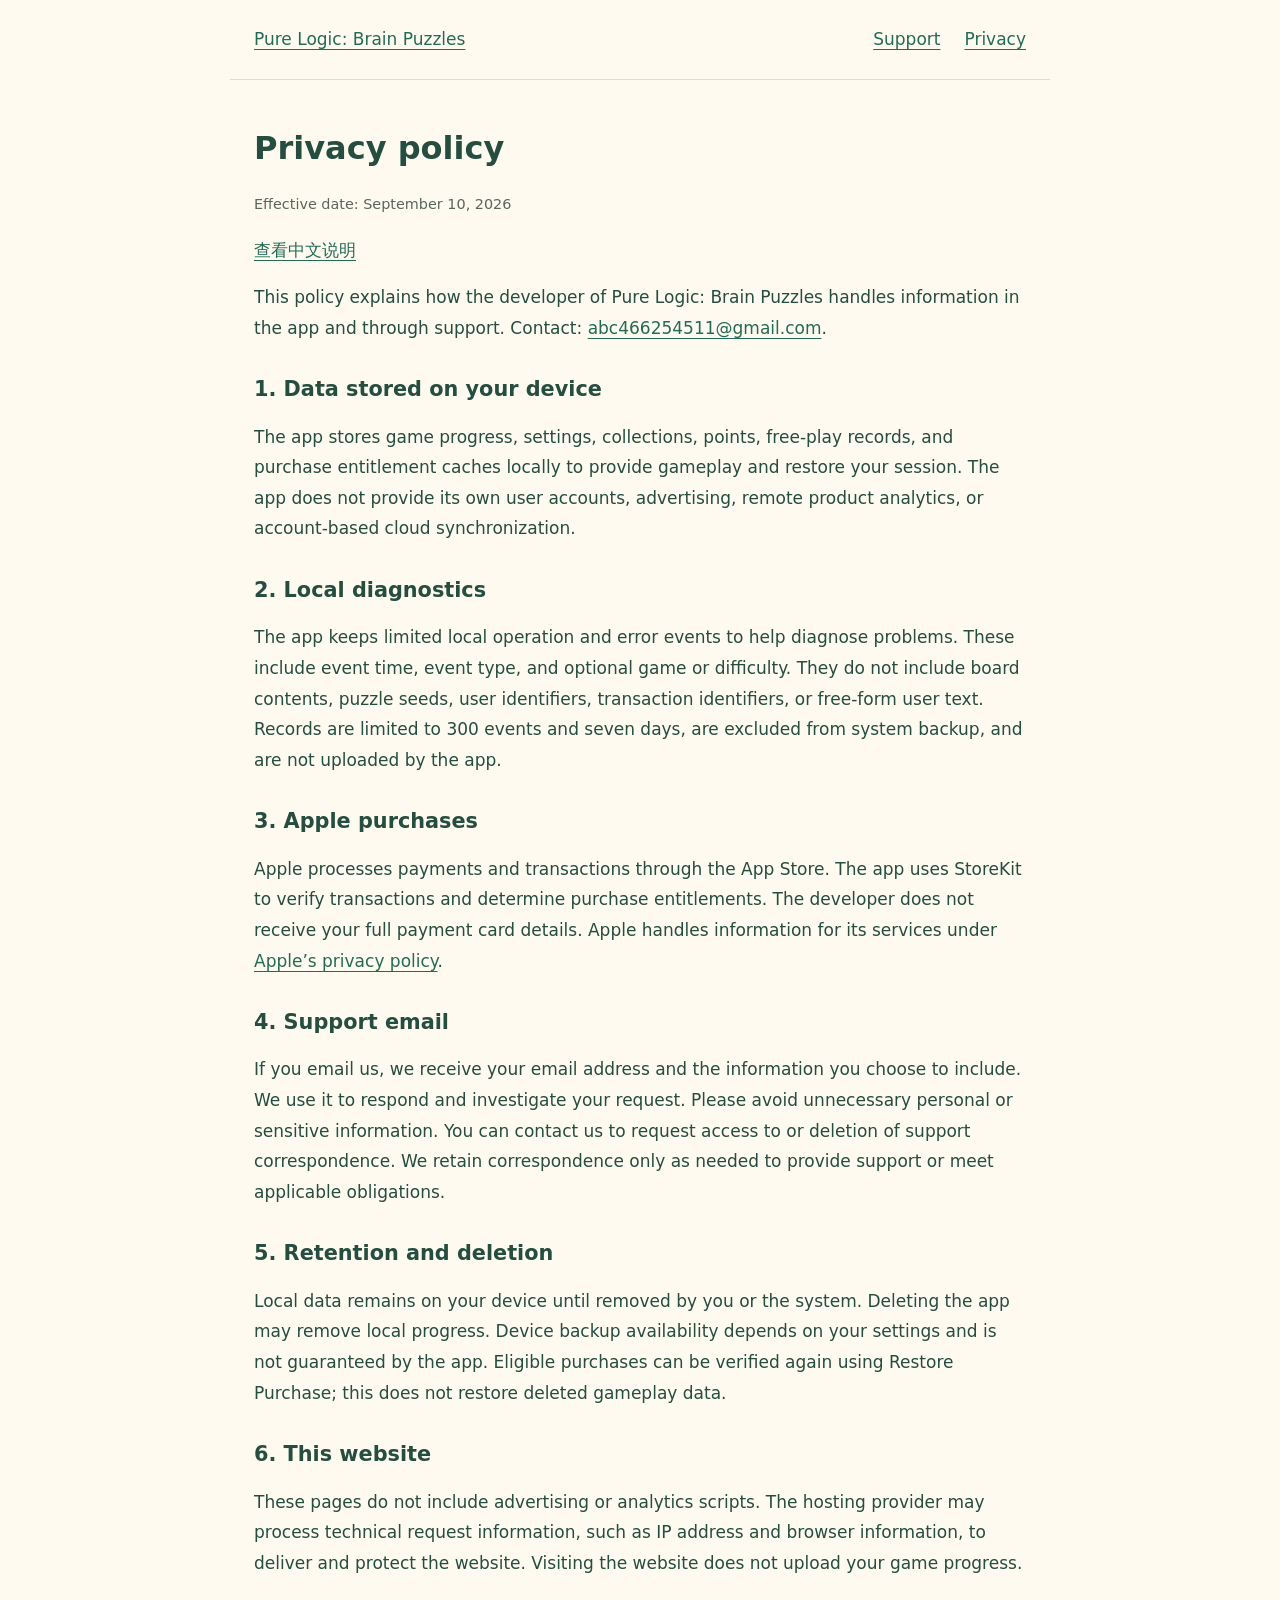
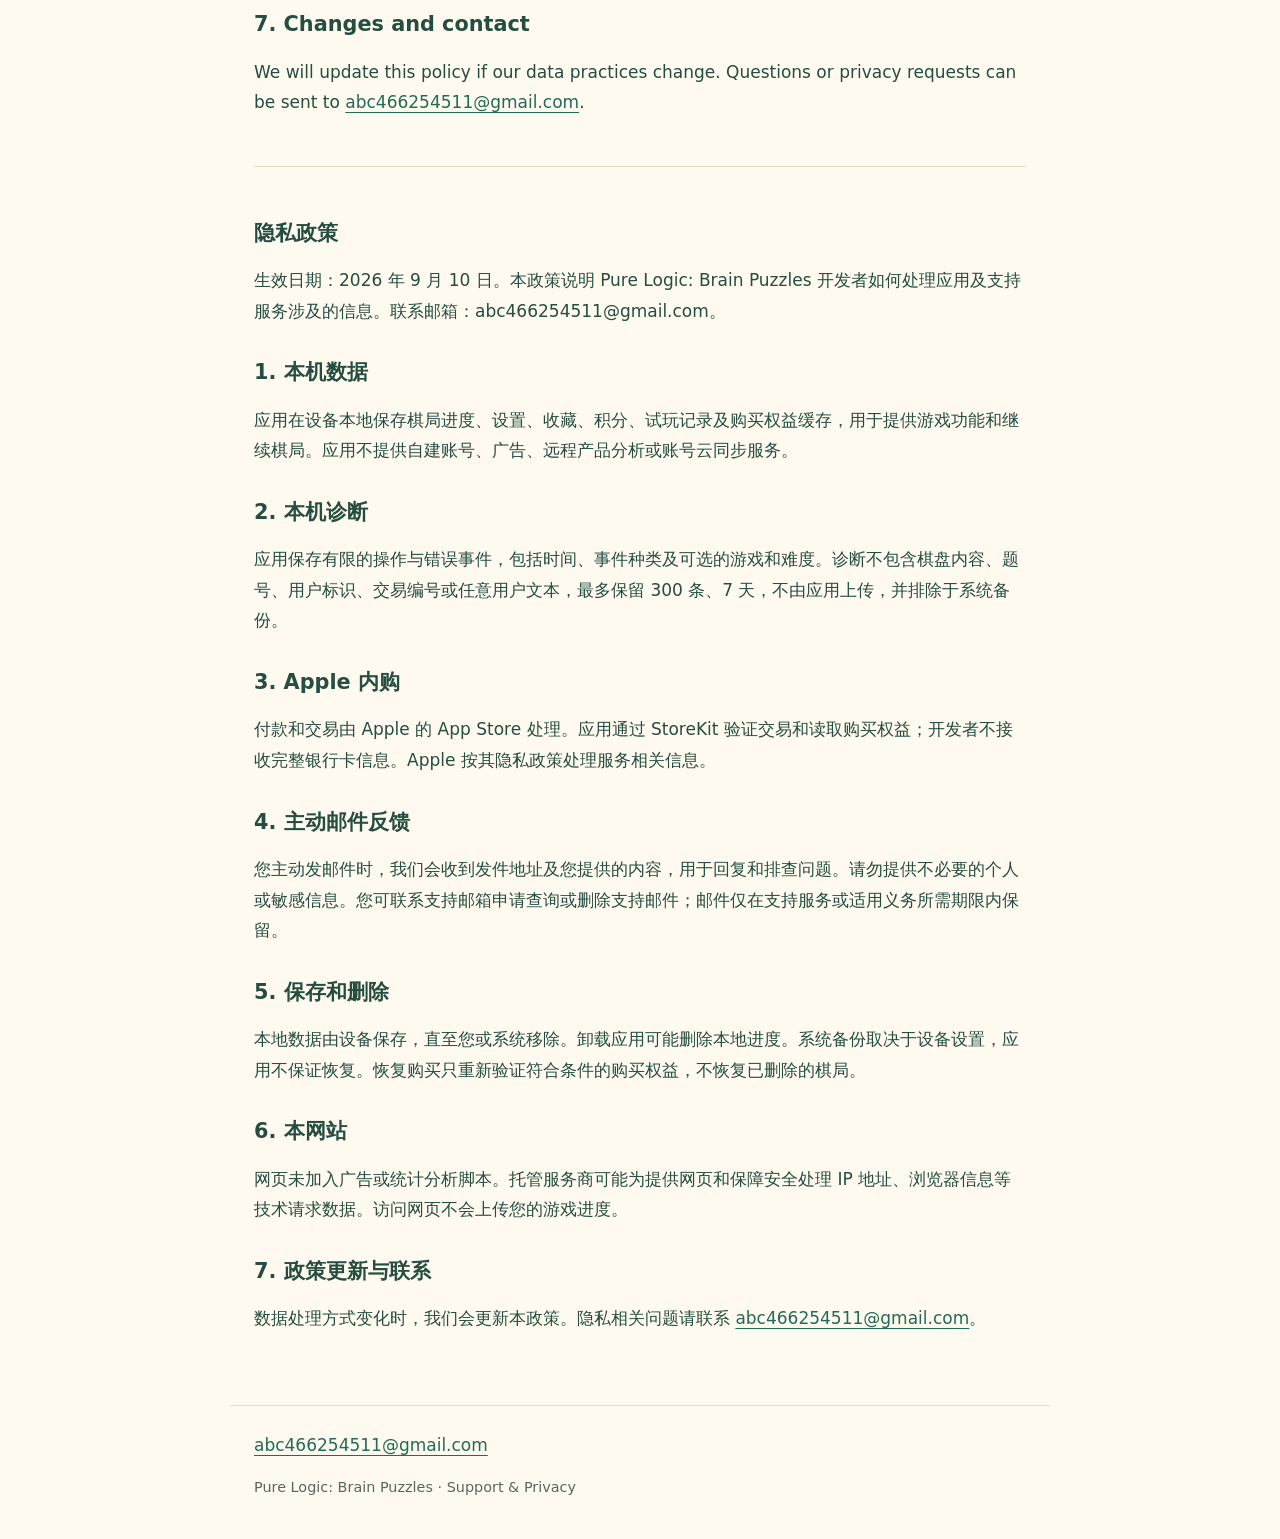
==== privacy.html @ f1dfb225 "Publish support and privacy policy pages" ====
<!doctype html><html lang="en"><head><meta charset="utf-8"><meta name="viewport" content="width=device-width,initial-scale=1"><title>Privacy policy · Pure Logic</title><meta name="description" content="Official support and privacy information for Pure Logic: Brain Puzzles."><link rel="stylesheet" href="style.css"></head><body><header><a href="index.html">Pure Logic: Brain Puzzles</a><nav aria-label="Main navigation"><a href="support.html">Support</a><a href="privacy.html">Privacy</a></nav></header><main><h1>Privacy policy</h1><p class="meta">Effective date: September 10, 2026</p><p><a href="#chinese" lang="zh-Hans">查看中文说明</a></p><section><p>This policy explains how the developer of Pure Logic: Brain Puzzles handles information in the app and through support. Contact: <a href="mailto:abc466254511@gmail.com">abc466254511@gmail.com</a>.</p><h2>1. Data stored on your device</h2><p>The app stores game progress, settings, collections, points, free-play records, and purchase entitlement caches locally to provide gameplay and restore your session. The app does not provide its own user accounts, advertising, remote product analytics, or account-based cloud synchronization.</p><h2>2. Local diagnostics</h2><p>The app keeps limited local operation and error events to help diagnose problems. These include event time, event type, and optional game or difficulty. They do not include board contents, puzzle seeds, user identifiers, transaction identifiers, or free-form user text. Records are limited to 300 events and seven days, are excluded from system backup, and are not uploaded by the app.</p><h2>3. Apple purchases</h2><p>Apple processes payments and transactions through the App Store. The app uses StoreKit to verify transactions and determine purchase entitlements. The developer does not receive your full payment card details. Apple handles information for its services under <a href="https://www.apple.com/legalprivacy.html">Apple’s privacy policy</a>.</p><h2>4. Support email</h2><p>If you email us, we receive your email address and the information you choose to include. We use it to respond and investigate your request. Please avoid unnecessary personal or sensitive information. You can contact us to request access to or deletion of support correspondence. We retain correspondence only as needed to provide support or meet applicable obligations.</p><h2>5. Retention and deletion</h2><p>Local data remains on your device until removed by you or the system. Deleting the app may remove local progress. Device backup availability depends on your settings and is not guaranteed by the app. Eligible purchases can be verified again using Restore Purchase; this does not restore deleted gameplay data.</p><h2>6. This website</h2><p>These pages do not include advertising or analytics scripts. The hosting provider may process technical request information, such as IP address and browser information, to deliver and protect the website. Visiting the website does not upload your game progress.</p><h2>7. Changes and contact</h2><p>We will update this policy if our data practices change. Questions or privacy requests can be sent to <a href="mailto:abc466254511@gmail.com">abc466254511@gmail.com</a>.</p></section><section id="chinese" lang="zh-Hans"><h2>隐私政策</h2><p>生效日期：2026 年 9 月 10 日。本政策说明 Pure Logic: Brain Puzzles 开发者如何处理应用及支持服务涉及的信息。联系邮箱：abc466254511@gmail.com。</p><h2>1. 本机数据</h2><p>应用在设备本地保存棋局进度、设置、收藏、积分、试玩记录及购买权益缓存，用于提供游戏功能和继续棋局。应用不提供自建账号、广告、远程产品分析或账号云同步服务。</p><h2>2. 本机诊断</h2><p>应用保存有限的操作与错误事件，包括时间、事件种类及可选的游戏和难度。诊断不包含棋盘内容、题号、用户标识、交易编号或任意用户文本，最多保留 300 条、7 天，不由应用上传，并排除于系统备份。</p><h2>3. Apple 内购</h2><p>付款和交易由 Apple 的 App Store 处理。应用通过 StoreKit 验证交易和读取购买权益；开发者不接收完整银行卡信息。Apple 按其隐私政策处理服务相关信息。</p><h2>4. 主动邮件反馈</h2><p>您主动发邮件时，我们会收到发件地址及您提供的内容，用于回复和排查问题。请勿提供不必要的个人或敏感信息。您可联系支持邮箱申请查询或删除支持邮件；邮件仅在支持服务或适用义务所需期限内保留。</p><h2>5. 保存和删除</h2><p>本地数据由设备保存，直至您或系统移除。卸载应用可能删除本地进度。系统备份取决于设备设置，应用不保证恢复。恢复购买只重新验证符合条件的购买权益，不恢复已删除的棋局。</p><h2>6. 本网站</h2><p>网页未加入广告或统计分析脚本。托管服务商可能为提供网页和保障安全处理 IP 地址、浏览器信息等技术请求数据。访问网页不会上传您的游戏进度。</p><h2>7. 政策更新与联系</h2><p>数据处理方式变化时，我们会更新本政策。隐私相关问题请联系 <a href="mailto:abc466254511@gmail.com">abc466254511@gmail.com</a>。</p></section></main><footer><a href="mailto:abc466254511@gmail.com">abc466254511@gmail.com</a><p class="meta">Pure Logic: Brain Puzzles · Support &amp; Privacy</p></footer></body></html>
---- style.css ----
*{box-sizing:border-box}body{margin:0;background:#fffaf0;color:#254d40;font:17px/1.8 system-ui,-apple-system,sans-serif}header,main,footer{max-width:820px;margin:auto;padding:24px}header{border-bottom:1px solid #dfdfca;display:flex;justify-content:space-between;align-items:center;gap:20px;flex-wrap:wrap}nav{display:flex;gap:24px}a{color:#246b55;text-underline-offset:4px;overflow-wrap:anywhere}h1{font-size:2rem;line-height:1.25;margin:24px 0}h2{font-size:1.3rem;line-height:1.4;margin-top:32px}p,li{max-width:72ch}section+section{border-top:1px solid #dfdfca;margin-top:48px;padding-top:20px}.meta{color:#59675d;font-size:.9rem}footer{border-top:1px solid #dfdfca;margin-top:30px}a:focus-visible{outline:3px solid #bb8033;outline-offset:4px}@media(max-width:500px){header,main,footer{padding:20px}h1{font-size:1.8rem}}
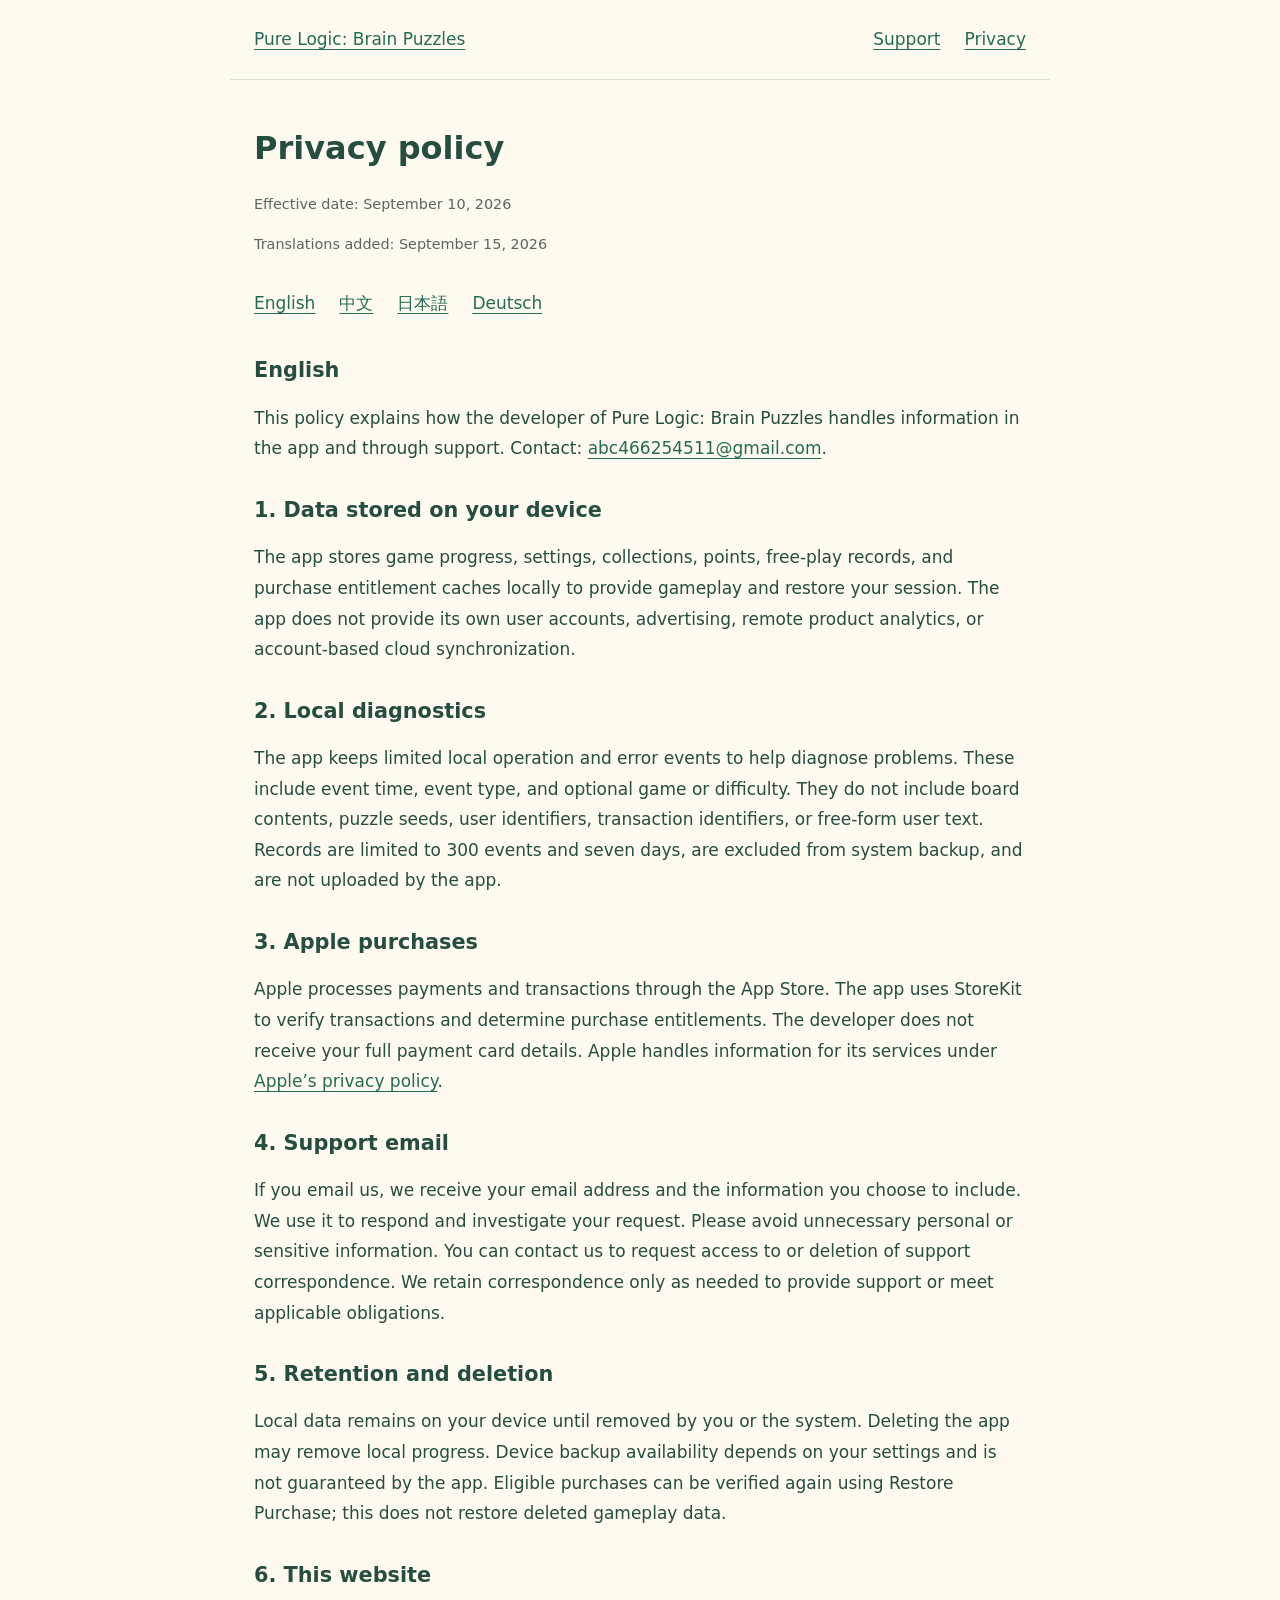
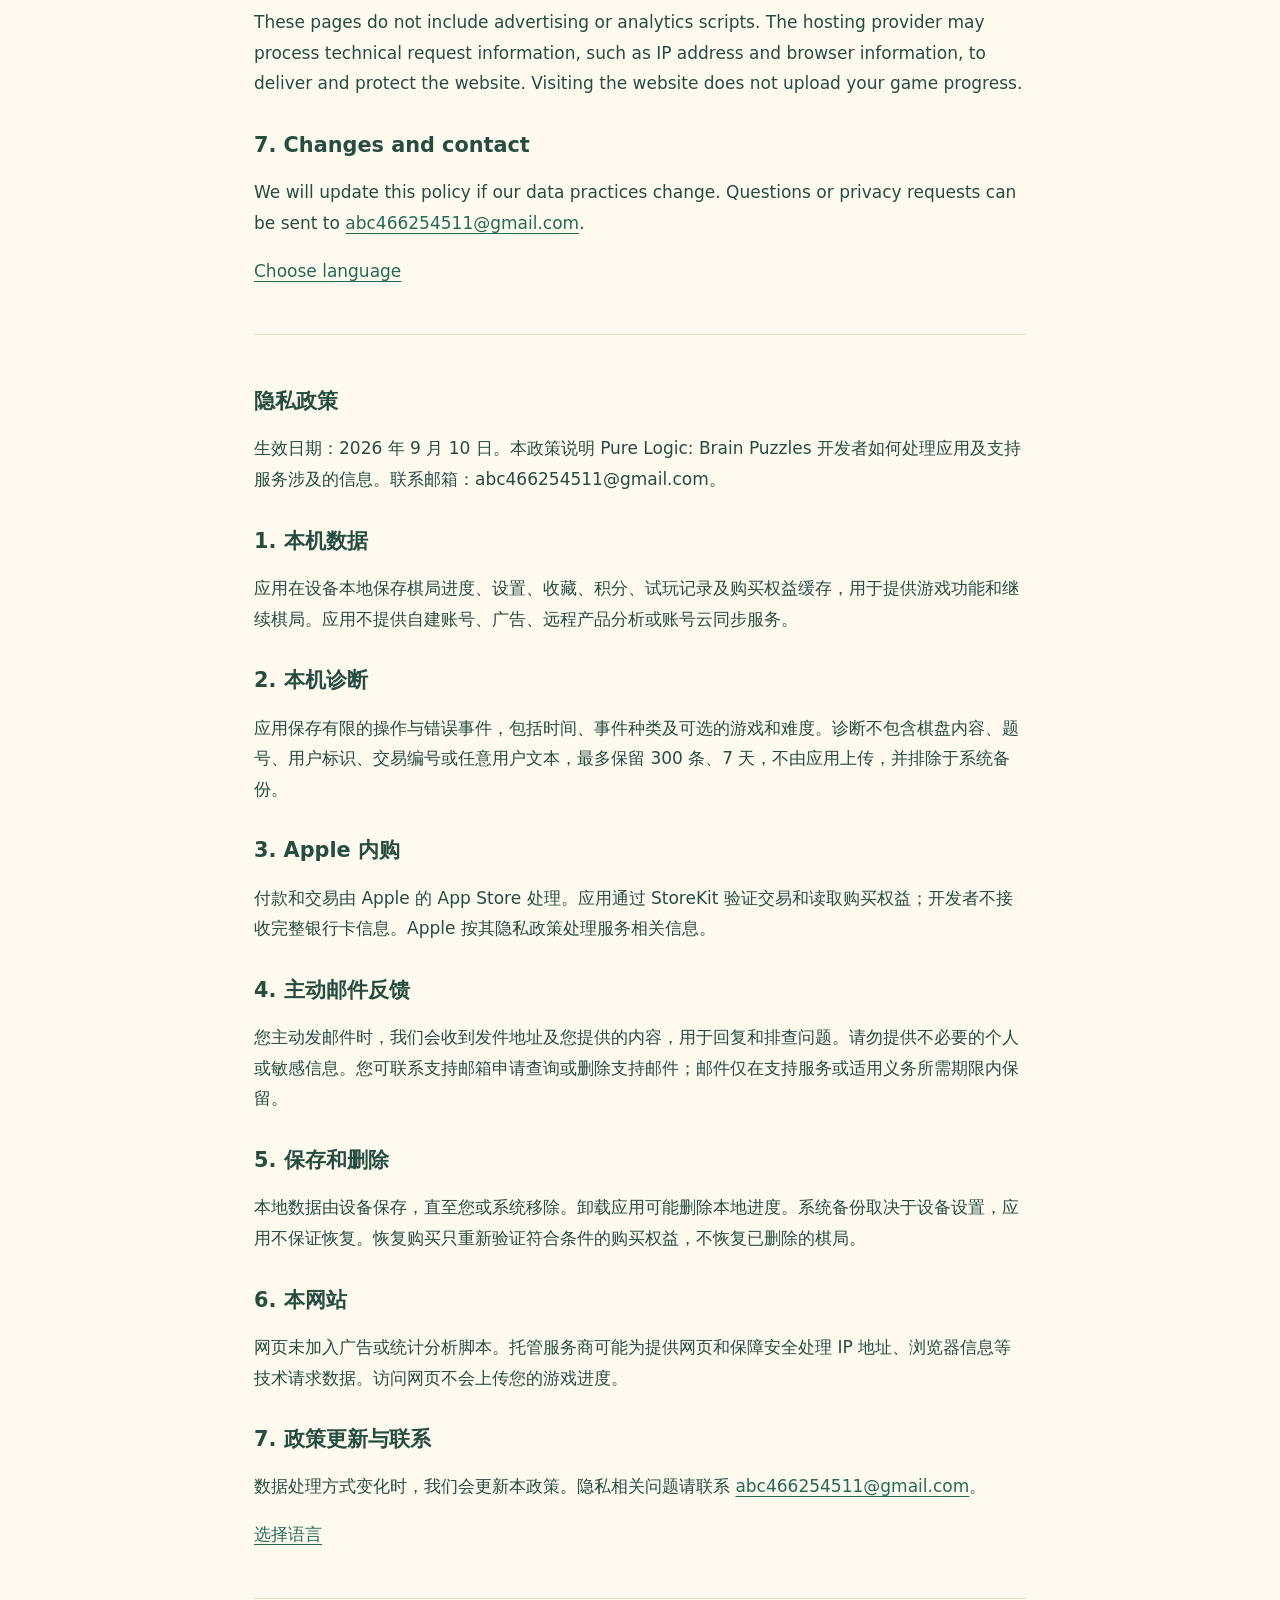
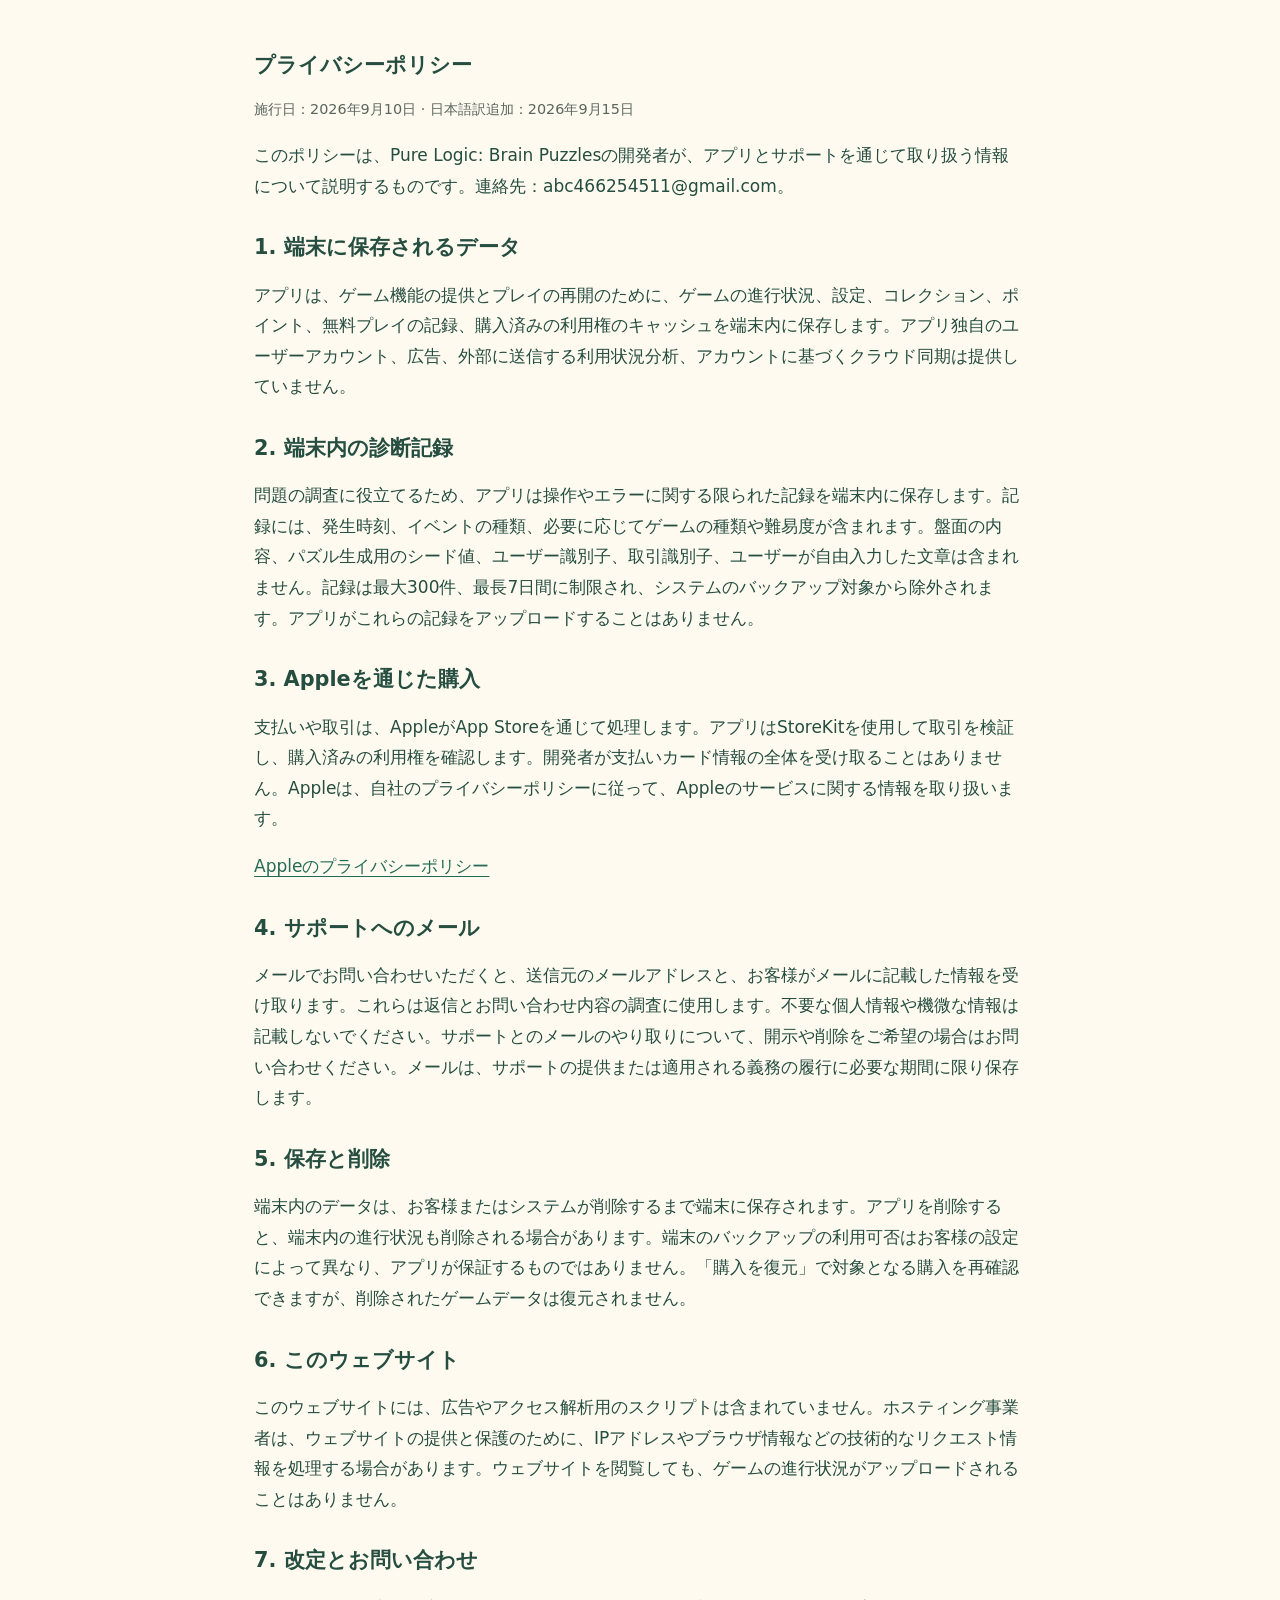
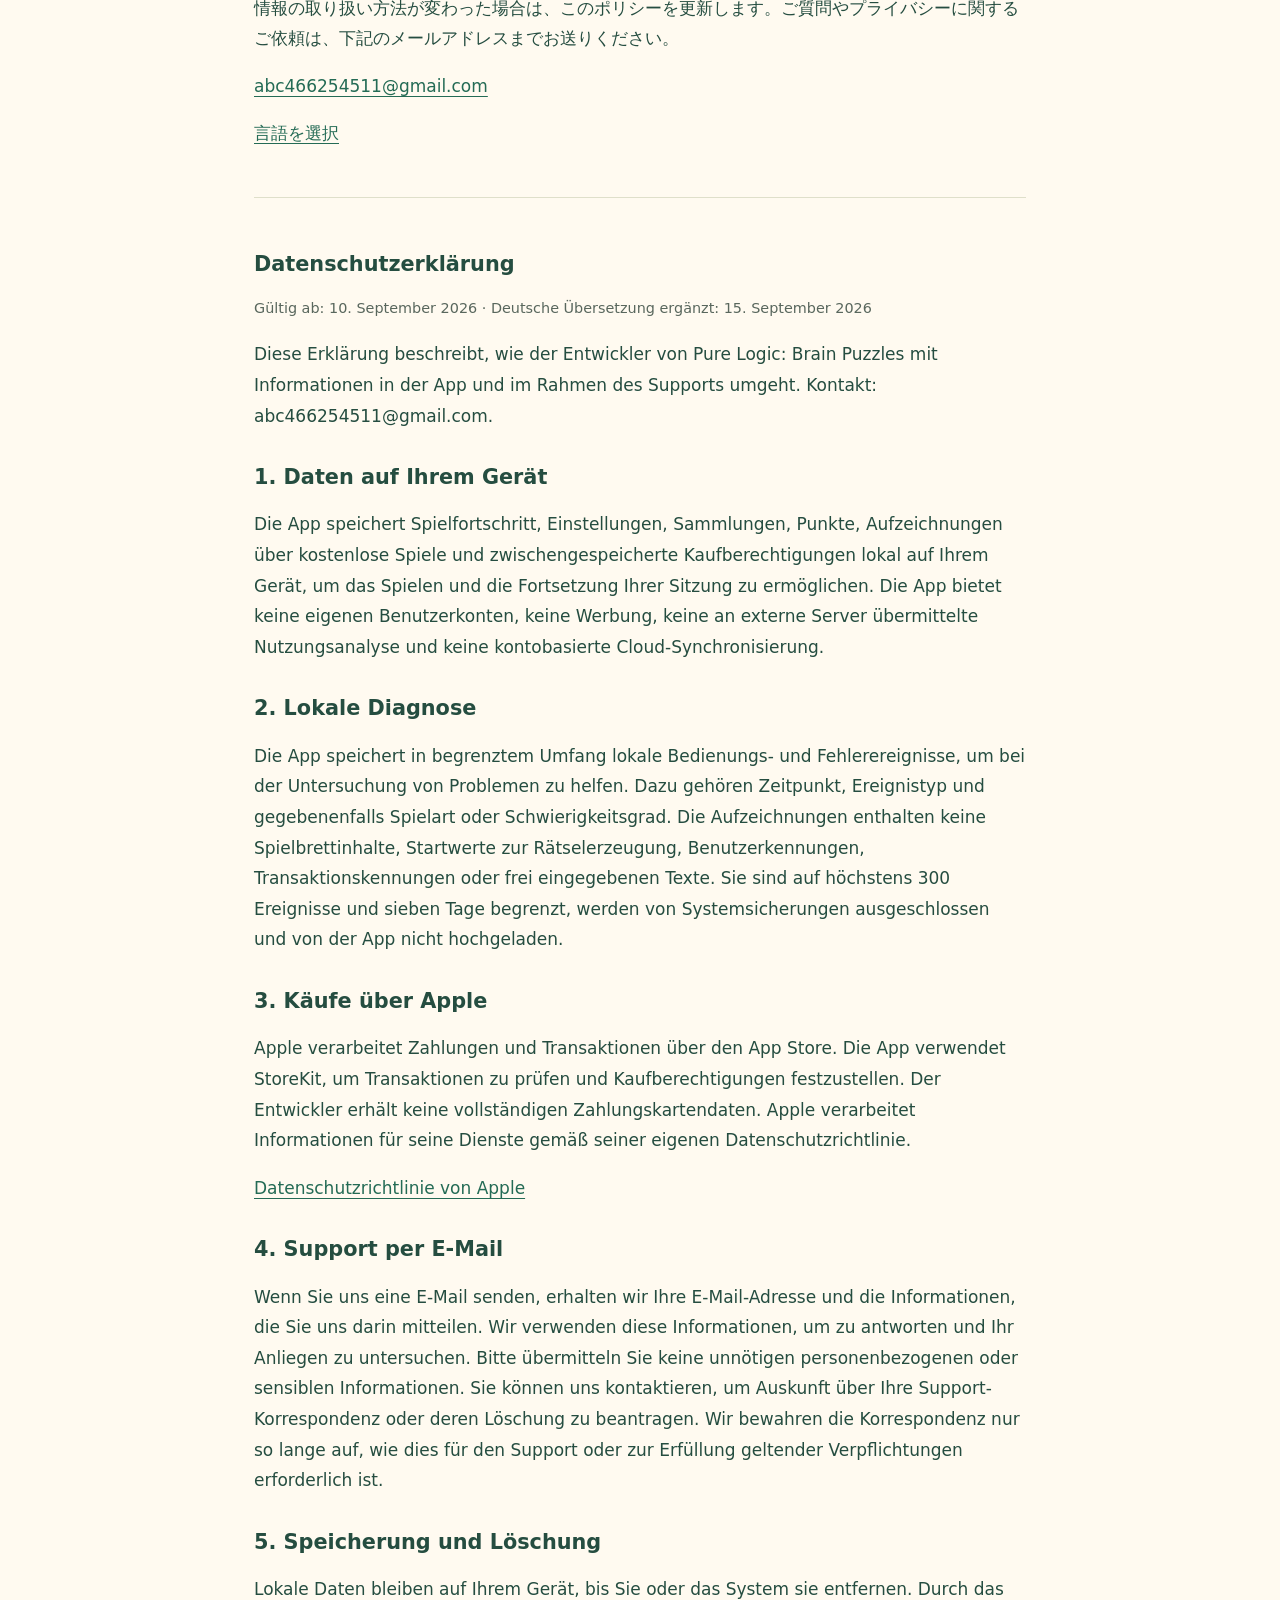
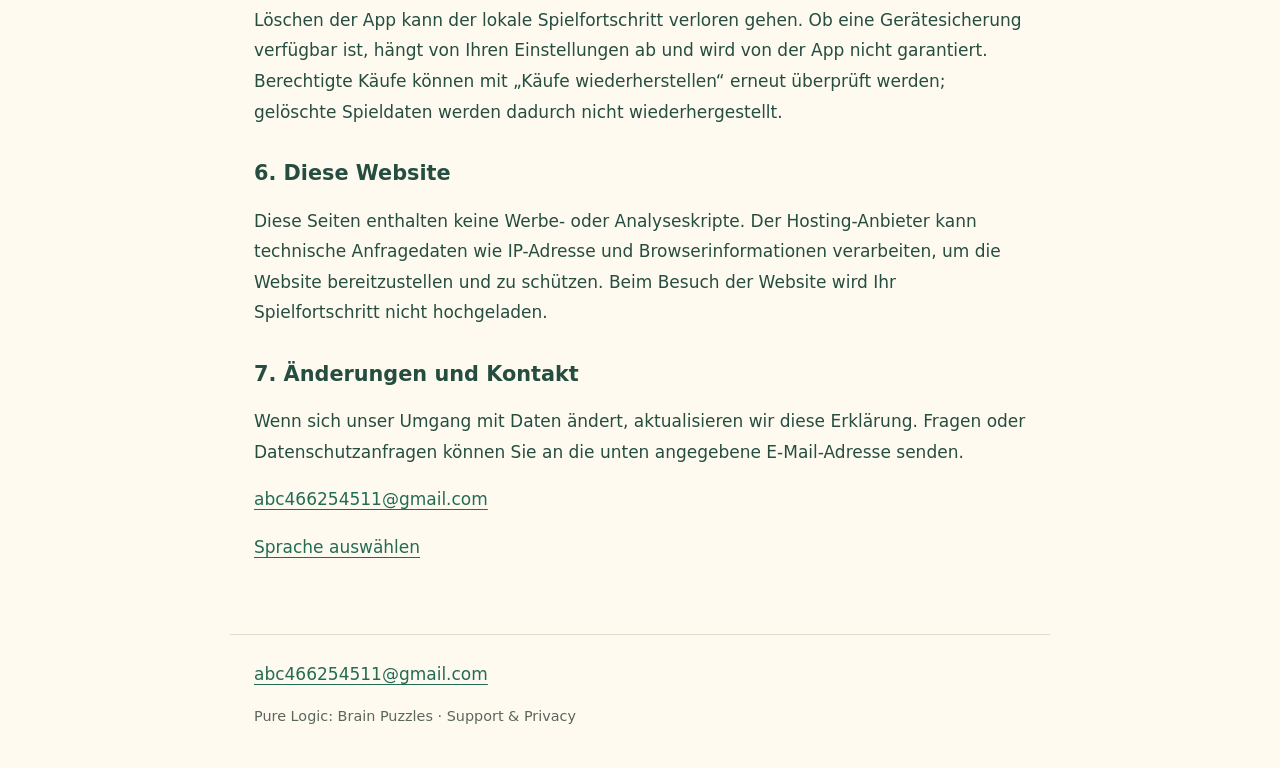
==== commit d051941f: "Add Japanese and German privacy policy translations" ====
--- a/privacy.html
+++ b/privacy.html
@@ -1 +1,46 @@
-<!doctype html><html lang="en"><head><meta charset="utf-8"><meta name="viewport" content="width=device-width,initial-scale=1"><title>Privacy policy · Pure Logic</title><meta name="description" content="Official support and privacy information for Pure Logic: Brain Puzzles."><link rel="stylesheet" href="style.css"></head><body><header><a href="index.html">Pure Logic: Brain Puzzles</a><nav aria-label="Main navigation"><a href="support.html">Support</a><a href="privacy.html">Privacy</a></nav></header><main><h1>Privacy policy</h1><p class="meta">Effective date: September 10, 2026</p><p><a href="#chinese" lang="zh-Hans">查看中文说明</a></p><section><p>This policy explains how the developer of Pure Logic: Brain Puzzles handles information in the app and through support. Contact: <a href="mailto:abc466254511@gmail.com">abc466254511@gmail.com</a>.</p><h2>1. Data stored on your device</h2><p>The app stores game progress, settings, collections, points, free-play records, and purchase entitlement caches locally to provide gameplay and restore your session. The app does not provide its own user accounts, advertising, remote product analytics, or account-based cloud synchronization.</p><h2>2. Local diagnostics</h2><p>The app keeps limited local operation and error events to help diagnose problems. These include event time, event type, and optional game or difficulty. They do not include board contents, puzzle seeds, user identifiers, transaction identifiers, or free-form user text. Records are limited to 300 events and seven days, are excluded from system backup, and are not uploaded by the app.</p><h2>3. Apple purchases</h2><p>Apple processes payments and transactions through the App Store. The app uses StoreKit to verify transactions and determine purchase entitlements. The developer does not receive your full payment card details. Apple handles information for its services under <a href="https://www.apple.com/legalprivacy.html">Apple’s privacy policy</a>.</p><h2>4. Support email</h2><p>If you email us, we receive your email address and the information you choose to include. We use it to respond and investigate your request. Please avoid unnecessary personal or sensitive information. You can contact us to request access to or deletion of support correspondence. We retain correspondence only as needed to provide support or meet applicable obligations.</p><h2>5. Retention and deletion</h2><p>Local data remains on your device until removed by you or the system. Deleting the app may remove local progress. Device backup availability depends on your settings and is not guaranteed by the app. Eligible purchases can be verified again using Restore Purchase; this does not restore deleted gameplay data.</p><h2>6. This website</h2><p>These pages do not include advertising or analytics scripts. The hosting provider may process technical request information, such as IP address and browser information, to deliver and protect the website. Visiting the website does not upload your game progress.</p><h2>7. Changes and contact</h2><p>We will update this policy if our data practices change. Questions or privacy requests can be sent to <a href="mailto:abc466254511@gmail.com">abc466254511@gmail.com</a>.</p></section><section id="chinese" lang="zh-Hans"><h2>隐私政策</h2><p>生效日期：2026 年 9 月 10 日。本政策说明 Pure Logic: Brain Puzzles 开发者如何处理应用及支持服务涉及的信息。联系邮箱：abc466254511@gmail.com。</p><h2>1. 本机数据</h2><p>应用在设备本地保存棋局进度、设置、收藏、积分、试玩记录及购买权益缓存，用于提供游戏功能和继续棋局。应用不提供自建账号、广告、远程产品分析或账号云同步服务。</p><h2>2. 本机诊断</h2><p>应用保存有限的操作与错误事件，包括时间、事件种类及可选的游戏和难度。诊断不包含棋盘内容、题号、用户标识、交易编号或任意用户文本，最多保留 300 条、7 天，不由应用上传，并排除于系统备份。</p><h2>3. Apple 内购</h2><p>付款和交易由 Apple 的 App Store 处理。应用通过 StoreKit 验证交易和读取购买权益；开发者不接收完整银行卡信息。Apple 按其隐私政策处理服务相关信息。</p><h2>4. 主动邮件反馈</h2><p>您主动发邮件时，我们会收到发件地址及您提供的内容，用于回复和排查问题。请勿提供不必要的个人或敏感信息。您可联系支持邮箱申请查询或删除支持邮件；邮件仅在支持服务或适用义务所需期限内保留。</p><h2>5. 保存和删除</h2><p>本地数据由设备保存，直至您或系统移除。卸载应用可能删除本地进度。系统备份取决于设备设置，应用不保证恢复。恢复购买只重新验证符合条件的购买权益，不恢复已删除的棋局。</p><h2>6. 本网站</h2><p>网页未加入广告或统计分析脚本。托管服务商可能为提供网页和保障安全处理 IP 地址、浏览器信息等技术请求数据。访问网页不会上传您的游戏进度。</p><h2>7. 政策更新与联系</h2><p>数据处理方式变化时，我们会更新本政策。隐私相关问题请联系 <a href="mailto:abc466254511@gmail.com">abc466254511@gmail.com</a>。</p></section></main><footer><a href="mailto:abc466254511@gmail.com">abc466254511@gmail.com</a><p class="meta">Pure Logic: Brain Puzzles · Support &amp; Privacy</p></footer></body></html>+<!doctype html><html lang="en"><head><meta charset="utf-8"><meta name="viewport" content="width=device-width,initial-scale=1"><title>Privacy policy · Pure Logic</title><meta name="description" content="Official support and privacy information for Pure Logic: Brain Puzzles."><link rel="stylesheet" href="style.css"><style>.languages{flex-wrap:wrap;gap:8px 24px;margin:24px 0}.languages a{display:inline-block;padding:6px 0}section[id]{scroll-margin-top:24px}</style></head><body><header><a href="index.html">Pure Logic: Brain Puzzles</a><nav aria-label="Main navigation"><a href="support.html">Support</a><a href="privacy.html">Privacy</a></nav></header><main><h1>Privacy policy</h1><p class="meta">Effective date: September 10, 2026</p><p class="meta">Translations added: September 15, 2026</p><nav class="languages" aria-label="Language / 语言 / 言語 / Sprache" id="languages"><a href="#english" lang="en">English</a><a href="#chinese" lang="zh-Hans">中文</a><a href="#japanese" lang="ja">日本語</a><a href="#german" lang="de">Deutsch</a></nav><section id="english" lang="en"><h2>English</h2><p>This policy explains how the developer of Pure Logic: Brain Puzzles handles information in the app and through support. Contact: <a href="mailto:abc466254511@gmail.com">abc466254511@gmail.com</a>.</p><h2>1. Data stored on your device</h2><p>The app stores game progress, settings, collections, points, free-play records, and purchase entitlement caches locally to provide gameplay and restore your session. The app does not provide its own user accounts, advertising, remote product analytics, or account-based cloud synchronization.</p><h2>2. Local diagnostics</h2><p>The app keeps limited local operation and error events to help diagnose problems. These include event time, event type, and optional game or difficulty. They do not include board contents, puzzle seeds, user identifiers, transaction identifiers, or free-form user text. Records are limited to 300 events and seven days, are excluded from system backup, and are not uploaded by the app.</p><h2>3. Apple purchases</h2><p>Apple processes payments and transactions through the App Store. The app uses StoreKit to verify transactions and determine purchase entitlements. The developer does not receive your full payment card details. Apple handles information for its services under <a href="https://www.apple.com/legal/privacy/">Apple’s privacy policy</a>.</p><h2>4. Support email</h2><p>If you email us, we receive your email address and the information you choose to include. We use it to respond and investigate your request. Please avoid unnecessary personal or sensitive information. You can contact us to request access to or deletion of support correspondence. We retain correspondence only as needed to provide support or meet applicable obligations.</p><h2>5. Retention and deletion</h2><p>Local data remains on your device until removed by you or the system. Deleting the app may remove local progress. Device backup availability depends on your settings and is not guaranteed by the app. Eligible purchases can be verified again using Restore Purchase; this does not restore deleted gameplay data.</p><h2>6. This website</h2><p>These pages do not include advertising or analytics scripts. The hosting provider may process technical request information, such as IP address and browser information, to deliver and protect the website. Visiting the website does not upload your game progress.</p><h2>7. Changes and contact</h2><p>We will update this policy if our data practices change. Questions or privacy requests can be sent to <a href="mailto:abc466254511@gmail.com">abc466254511@gmail.com</a>.</p><p><a href="#languages">Choose language</a></p></section><section id="chinese" lang="zh-Hans"><h2>隐私政策</h2><p>生效日期：2026 年 9 月 10 日。本政策说明 Pure Logic: Brain Puzzles 开发者如何处理应用及支持服务涉及的信息。联系邮箱：abc466254511@gmail.com。</p><h2>1. 本机数据</h2><p>应用在设备本地保存棋局进度、设置、收藏、积分、试玩记录及购买权益缓存，用于提供游戏功能和继续棋局。应用不提供自建账号、广告、远程产品分析或账号云同步服务。</p><h2>2. 本机诊断</h2><p>应用保存有限的操作与错误事件，包括时间、事件种类及可选的游戏和难度。诊断不包含棋盘内容、题号、用户标识、交易编号或任意用户文本，最多保留 300 条、7 天，不由应用上传，并排除于系统备份。</p><h2>3. Apple 内购</h2><p>付款和交易由 Apple 的 App Store 处理。应用通过 StoreKit 验证交易和读取购买权益；开发者不接收完整银行卡信息。Apple 按其隐私政策处理服务相关信息。</p><h2>4. 主动邮件反馈</h2><p>您主动发邮件时，我们会收到发件地址及您提供的内容，用于回复和排查问题。请勿提供不必要的个人或敏感信息。您可联系支持邮箱申请查询或删除支持邮件；邮件仅在支持服务或适用义务所需期限内保留。</p><h2>5. 保存和删除</h2><p>本地数据由设备保存，直至您或系统移除。卸载应用可能删除本地进度。系统备份取决于设备设置，应用不保证恢复。恢复购买只重新验证符合条件的购买权益，不恢复已删除的棋局。</p><h2>6. 本网站</h2><p>网页未加入广告或统计分析脚本。托管服务商可能为提供网页和保障安全处理 IP 地址、浏览器信息等技术请求数据。访问网页不会上传您的游戏进度。</p><h2>7. 政策更新与联系</h2><p>数据处理方式变化时，我们会更新本政策。隐私相关问题请联系 <a href="mailto:abc466254511@gmail.com">abc466254511@gmail.com</a>。</p><p><a href="#languages">选择语言</a></p></section>
+<section id="japanese" lang="ja">
+<h2>プライバシーポリシー</h2>
+<p class="meta">施行日：2026年9月10日 · 日本語訳追加：2026年9月15日</p>
+<p>このポリシーは、Pure Logic: Brain Puzzlesの開発者が、アプリとサポートを通じて取り扱う情報について説明するものです。連絡先：abc466254511@gmail.com。</p>
+<h2>1. 端末に保存されるデータ</h2>
+<p>アプリは、ゲーム機能の提供とプレイの再開のために、ゲームの進行状況、設定、コレクション、ポイント、無料プレイの記録、購入済みの利用権のキャッシュを端末内に保存します。アプリ独自のユーザーアカウント、広告、外部に送信する利用状況分析、アカウントに基づくクラウド同期は提供していません。</p>
+<h2>2. 端末内の診断記録</h2>
+<p>問題の調査に役立てるため、アプリは操作やエラーに関する限られた記録を端末内に保存します。記録には、発生時刻、イベントの種類、必要に応じてゲームの種類や難易度が含まれます。盤面の内容、パズル生成用のシード値、ユーザー識別子、取引識別子、ユーザーが自由入力した文章は含まれません。記録は最大300件、最長7日間に制限され、システムのバックアップ対象から除外されます。アプリがこれらの記録をアップロードすることはありません。</p>
+<h2>3. Appleを通じた購入</h2>
+<p>支払いや取引は、AppleがApp Storeを通じて処理します。アプリはStoreKitを使用して取引を検証し、購入済みの利用権を確認します。開発者が支払いカード情報の全体を受け取ることはありません。Appleは、自社のプライバシーポリシーに従って、Appleのサービスに関する情報を取り扱います。</p>
+<p><a href="https://www.apple.com/legal/privacy/">Appleのプライバシーポリシー</a></p>
+<h2>4. サポートへのメール</h2>
+<p>メールでお問い合わせいただくと、送信元のメールアドレスと、お客様がメールに記載した情報を受け取ります。これらは返信とお問い合わせ内容の調査に使用します。不要な個人情報や機微な情報は記載しないでください。サポートとのメールのやり取りについて、開示や削除をご希望の場合はお問い合わせください。メールは、サポートの提供または適用される義務の履行に必要な期間に限り保存します。</p>
+<h2>5. 保存と削除</h2>
+<p>端末内のデータは、お客様またはシステムが削除するまで端末に保存されます。アプリを削除すると、端末内の進行状況も削除される場合があります。端末のバックアップの利用可否はお客様の設定によって異なり、アプリが保証するものではありません。「購入を復元」で対象となる購入を再確認できますが、削除されたゲームデータは復元されません。</p>
+<h2>6. このウェブサイト</h2>
+<p>このウェブサイトには、広告やアクセス解析用のスクリプトは含まれていません。ホスティング事業者は、ウェブサイトの提供と保護のために、IPアドレスやブラウザ情報などの技術的なリクエスト情報を処理する場合があります。ウェブサイトを閲覧しても、ゲームの進行状況がアップロードされることはありません。</p>
+<h2>7. 改定とお問い合わせ</h2>
+<p>情報の取り扱い方法が変わった場合は、このポリシーを更新します。ご質問やプライバシーに関するご依頼は、下記のメールアドレスまでお送りください。</p>
+<p><a href="mailto:abc466254511@gmail.com">abc466254511@gmail.com</a></p>
+<p><a href="#languages">言語を選択</a></p>
+</section>
+<section id="german" lang="de">
+<h2>Datenschutzerklärung</h2>
+<p class="meta">Gültig ab: 10. September 2026 · Deutsche Übersetzung ergänzt: 15. September 2026</p>
+<p>Diese Erklärung beschreibt, wie der Entwickler von Pure Logic: Brain Puzzles mit Informationen in der App und im Rahmen des Supports umgeht. Kontakt: abc466254511@gmail.com.</p>
+<h2>1. Daten auf Ihrem Gerät</h2>
+<p>Die App speichert Spielfortschritt, Einstellungen, Sammlungen, Punkte, Aufzeichnungen über kostenlose Spiele und zwischengespeicherte Kaufberechtigungen lokal auf Ihrem Gerät, um das Spielen und die Fortsetzung Ihrer Sitzung zu ermöglichen. Die App bietet keine eigenen Benutzerkonten, keine Werbung, keine an externe Server übermittelte Nutzungsanalyse und keine kontobasierte Cloud-Synchronisierung.</p>
+<h2>2. Lokale Diagnose</h2>
+<p>Die App speichert in begrenztem Umfang lokale Bedienungs- und Fehlerereignisse, um bei der Untersuchung von Problemen zu helfen. Dazu gehören Zeitpunkt, Ereignistyp und gegebenenfalls Spielart oder Schwierigkeitsgrad. Die Aufzeichnungen enthalten keine Spielbrettinhalte, Startwerte zur Rätselerzeugung, Benutzerkennungen, Transaktionskennungen oder frei eingegebenen Texte. Sie sind auf höchstens 300 Ereignisse und sieben Tage begrenzt, werden von Systemsicherungen ausgeschlossen und von der App nicht hochgeladen.</p>
+<h2>3. Käufe über Apple</h2>
+<p>Apple verarbeitet Zahlungen und Transaktionen über den App Store. Die App verwendet StoreKit, um Transaktionen zu prüfen und Kaufberechtigungen festzustellen. Der Entwickler erhält keine vollständigen Zahlungskartendaten. Apple verarbeitet Informationen für seine Dienste gemäß seiner eigenen Datenschutzrichtlinie.</p>
+<p><a href="https://www.apple.com/legal/privacy/">Datenschutzrichtlinie von Apple</a></p>
+<h2>4. Support per E-Mail</h2>
+<p>Wenn Sie uns eine E-Mail senden, erhalten wir Ihre E-Mail-Adresse und die Informationen, die Sie uns darin mitteilen. Wir verwenden diese Informationen, um zu antworten und Ihr Anliegen zu untersuchen. Bitte übermitteln Sie keine unnötigen personenbezogenen oder sensiblen Informationen. Sie können uns kontaktieren, um Auskunft über Ihre Support-Korrespondenz oder deren Löschung zu beantragen. Wir bewahren die Korrespondenz nur so lange auf, wie dies für den Support oder zur Erfüllung geltender Verpflichtungen erforderlich ist.</p>
+<h2>5. Speicherung und Löschung</h2>
+<p>Lokale Daten bleiben auf Ihrem Gerät, bis Sie oder das System sie entfernen. Durch das Löschen der App kann der lokale Spielfortschritt verloren gehen. Ob eine Gerätesicherung verfügbar ist, hängt von Ihren Einstellungen ab und wird von der App nicht garantiert. Berechtigte Käufe können mit „Käufe wiederherstellen“ erneut überprüft werden; gelöschte Spieldaten werden dadurch nicht wiederhergestellt.</p>
+<h2>6. Diese Website</h2>
+<p>Diese Seiten enthalten keine Werbe- oder Analyseskripte. Der Hosting-Anbieter kann technische Anfragedaten wie IP-Adresse und Browserinformationen verarbeiten, um die Website bereitzustellen und zu schützen. Beim Besuch der Website wird Ihr Spielfortschritt nicht hochgeladen.</p>
+<h2>7. Änderungen und Kontakt</h2>
+<p>Wenn sich unser Umgang mit Daten ändert, aktualisieren wir diese Erklärung. Fragen oder Datenschutzanfragen können Sie an die unten angegebene E-Mail-Adresse senden.</p>
+<p><a href="mailto:abc466254511@gmail.com">abc466254511@gmail.com</a></p>
+<p><a href="#languages">Sprache auswählen</a></p>
+</section>
+</main><footer><a href="mailto:abc466254511@gmail.com">abc466254511@gmail.com</a><p class="meta">Pure Logic: Brain Puzzles · Support &amp; Privacy</p></footer></body></html>
